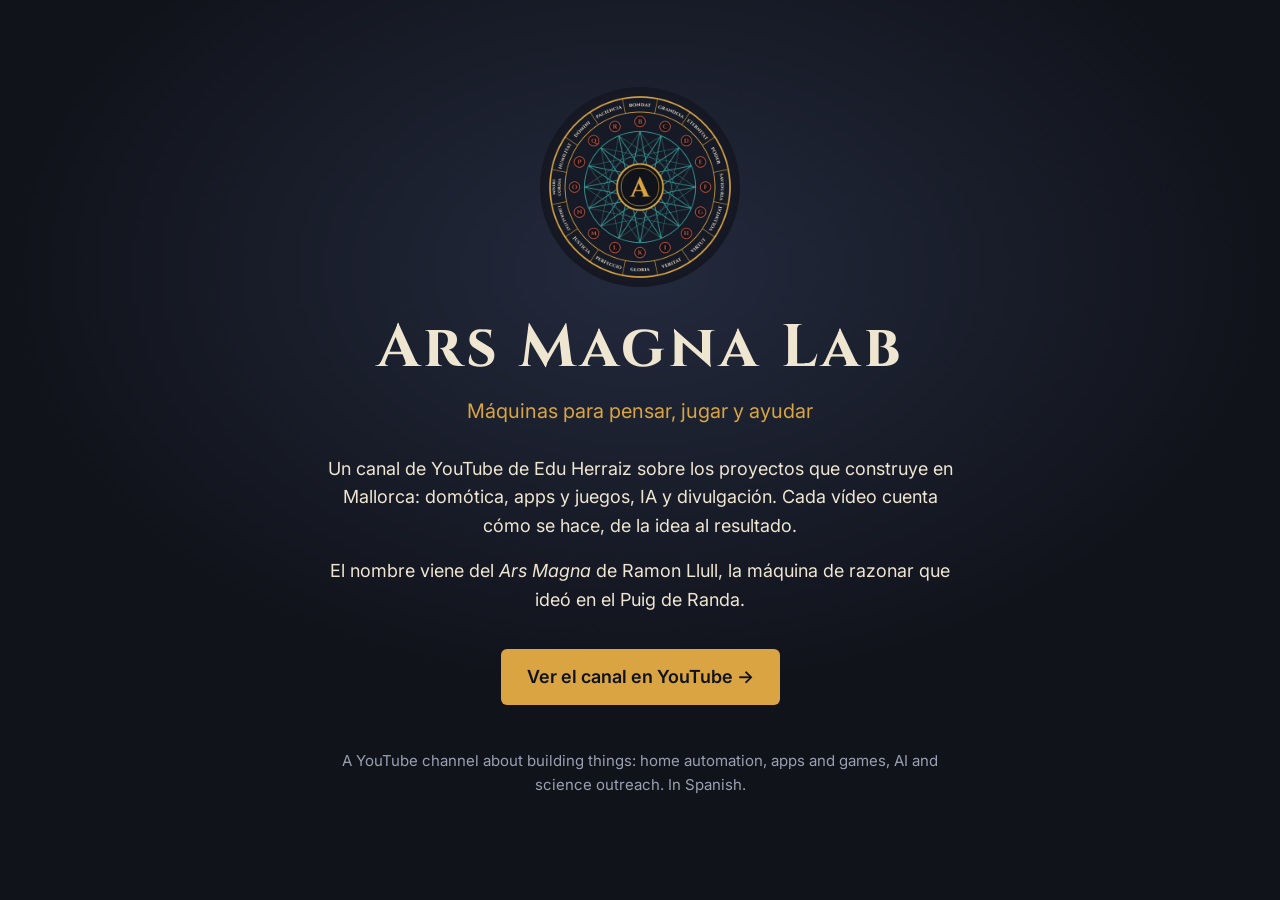
==== index.html @ a4245aa9 "arsmagnalab.com: página del canal Ars Magna Lab" ====
<!doctype html>
<html lang="es">
<head>
<meta charset="utf-8">
<meta name="viewport" content="width=device-width, initial-scale=1">
<title>Ars Magna Lab</title>
<meta name="description" content="Ars Magna Lab, el canal de YouTube de Edu Herraiz: máquinas para pensar, jugar y ayudar. Domótica, apps y juegos, IA y divulgación.">
<meta property="og:title" content="Ars Magna Lab">
<meta property="og:description" content="Máquinas para pensar, jugar y ayudar. Un canal de YouTube de Edu Herraiz.">
<meta property="og:image" content="https://arsmagnalab.com/og.jpg">
<meta property="og:url" content="https://arsmagnalab.com/">
<meta name="twitter:card" content="summary_large_image">
<link rel="canonical" href="https://arsmagnalab.com/">
<link rel="icon" href="favicon.svg" type="image/svg+xml">
<link rel="preconnect" href="https://fonts.googleapis.com">
<link rel="preconnect" href="https://fonts.gstatic.com" crossorigin>
<link href="https://fonts.googleapis.com/css2?family=Cinzel:wght@700&family=Inter:wght@400;600&display=swap" rel="stylesheet">
<style>
  :root { --ink:#11131b; --gold:#d9a441; --terra:#c8553d; --teal:#3aa6a0; --parch:#efe6d2; --muted:#9aa0b2; }
  * { box-sizing: border-box; }
  html { height: 100%; }
  body {
    margin: 0; min-height: 100%; padding: 48px 20px; display: flex; align-items: center; justify-content: center;
    background: radial-gradient(900px 600px at 50% 30%, #232a3d 0%, var(--ink) 70%) var(--ink);
    color: var(--parch); font: 400 18px/1.6 Inter, system-ui, sans-serif; text-align: center;
  }
  main { max-width: 640px; }
  .figura { width: 200px; height: 200px; border-radius: 50%; display: block; margin: 0 auto 28px; }
  h1 { font: 700 clamp(34px, 8.6vw, 60px)/1.1 Cinzel, Georgia, serif; letter-spacing: .06em; margin: 0; text-wrap: balance; }
  .lema { color: var(--gold); font-size: 20px; margin: 14px 0 28px; }
  p { margin: 0 0 16px; }
  .canal {
    display: inline-block; margin: 18px 0 8px; padding: 14px 26px; border-radius: 6px;
    background: var(--gold); color: var(--ink); font-weight: 600; text-decoration: none;
  }
  .canal:hover { background: #e8b75a; }
  .canal:focus-visible { outline: 3px solid var(--parch); outline-offset: 3px; }
  .en { color: var(--muted); font-size: 15px; margin-top: 36px; }
</style>
</head>
<body>
<main>
  <img class="figura" src="figura-a.png" width="200" height="200" alt="La Figura A de Ramon Llull, redibujada">
  <h1>Ars Magna Lab</h1>
  <p class="lema">Máquinas para pensar, jugar y ayudar</p>
  <p>Un canal de YouTube de Edu Herraiz sobre los proyectos que construye en Mallorca: domótica, apps y juegos, IA y divulgación.
    Cada vídeo cuenta cómo se hace, de la idea al resultado.</p>
  <p>El nombre viene del <i>Ars Magna</i> de Ramon Llull, la máquina de razonar que ideó en el Puig de Randa.</p>
  <a class="canal" href="https://www.youtube.com/@arsmagna_lab" rel="noopener">Ver el canal en YouTube →</a>
  <p class="en" lang="en">A YouTube channel about building things: home automation, apps and games, AI and science outreach. In Spanish.</p>
</main>
</body>
</html>
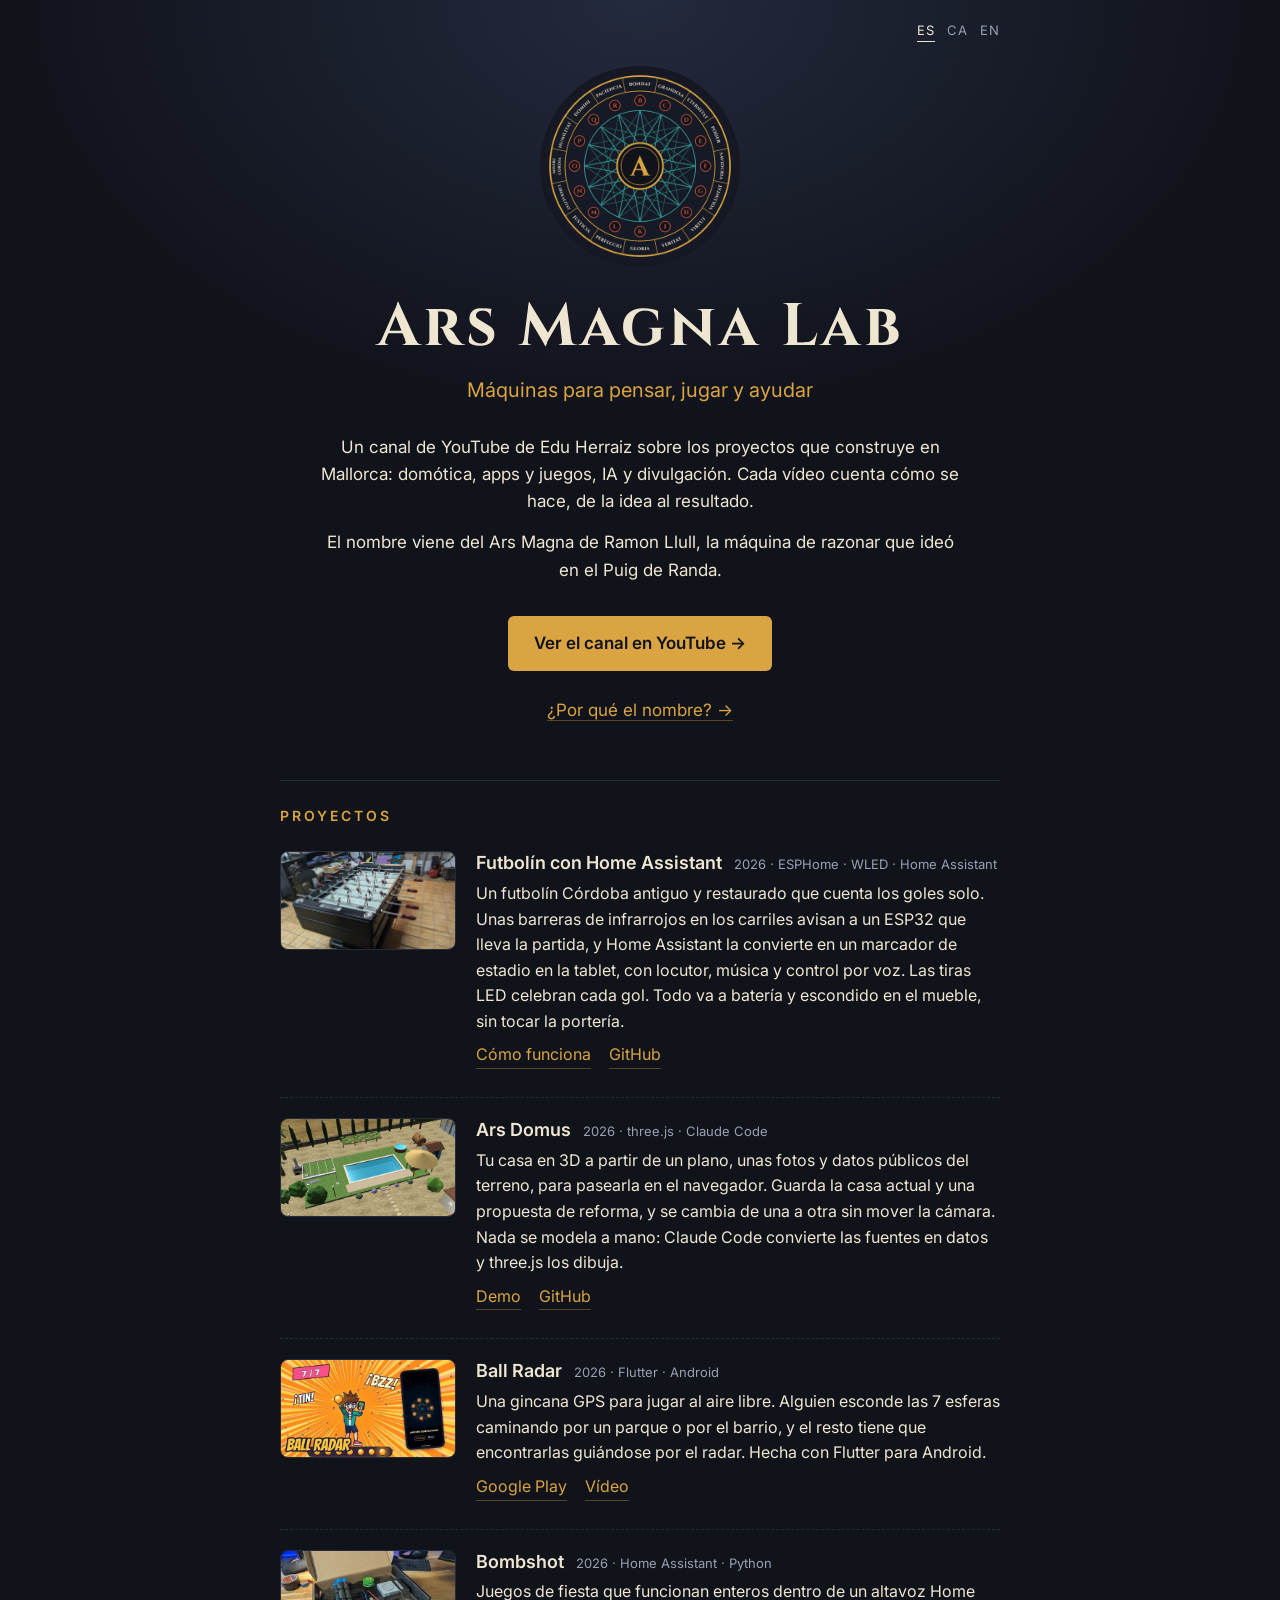
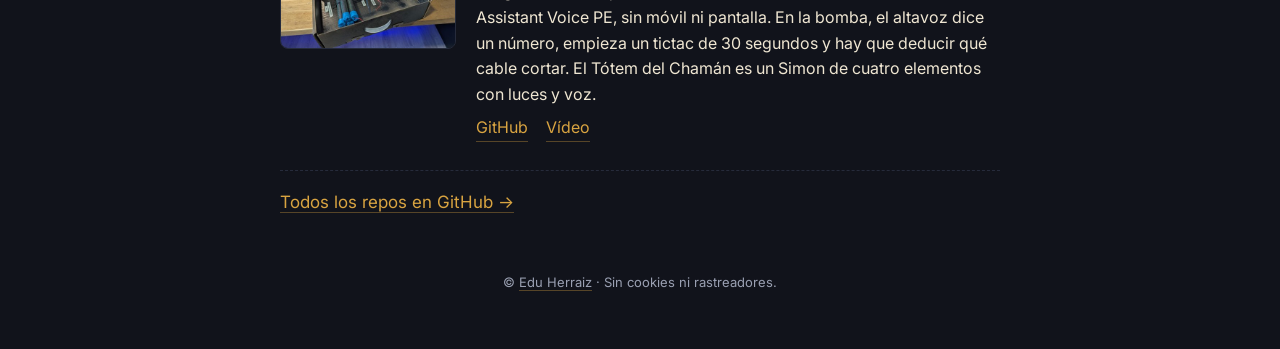
==== commit fdbb117b: "Web en ES/CA/EN: índice de proyectos en la portada, página del nombre (llull/) y el futbolín, que vi" ====
--- a/index.html
+++ b/index.html
@@ -5,49 +5,78 @@
 <meta name="viewport" content="width=device-width, initial-scale=1">
 <title>Ars Magna Lab</title>
 <meta name="description" content="Ars Magna Lab, el canal de YouTube de Edu Herraiz: máquinas para pensar, jugar y ayudar. Domótica, apps y juegos, IA y divulgación.">
+<meta name="author" content="Edu Herraiz">
+<link rel="canonical" href="https://arsmagnalab.com/">
+<link rel="alternate" hreflang="es" href="https://arsmagnalab.com/">
+<link rel="alternate" hreflang="ca" href="https://arsmagnalab.com/ca/">
+<link rel="alternate" hreflang="en" href="https://arsmagnalab.com/en/">
+<link rel="alternate" hreflang="x-default" href="https://arsmagnalab.com/">
 <meta property="og:title" content="Ars Magna Lab">
-<meta property="og:description" content="Máquinas para pensar, jugar y ayudar. Un canal de YouTube de Edu Herraiz.">
+<meta property="og:description" content="Ars Magna Lab, el canal de YouTube de Edu Herraiz: máquinas para pensar, jugar y ayudar. Domótica, apps y juegos, IA y divulgación.">
 <meta property="og:image" content="https://arsmagnalab.com/og.jpg">
 <meta property="og:url" content="https://arsmagnalab.com/">
 <meta name="twitter:card" content="summary_large_image">
-<link rel="canonical" href="https://arsmagnalab.com/">
+<meta name="color-scheme" content="dark">
 <link rel="icon" href="favicon.svg" type="image/svg+xml">
 <link rel="preconnect" href="https://fonts.googleapis.com">
 <link rel="preconnect" href="https://fonts.gstatic.com" crossorigin>
-<link href="https://fonts.googleapis.com/css2?family=Cinzel:wght@700&family=Inter:wght@400;600&display=swap" rel="stylesheet">
-<style>
-  :root { --ink:#11131b; --gold:#d9a441; --terra:#c8553d; --teal:#3aa6a0; --parch:#efe6d2; --muted:#9aa0b2; }
-  * { box-sizing: border-box; }
-  html { height: 100%; }
-  body {
-    margin: 0; min-height: 100%; padding: 48px 20px; display: flex; align-items: center; justify-content: center;
-    background: radial-gradient(900px 600px at 50% 30%, #232a3d 0%, var(--ink) 70%) var(--ink);
-    color: var(--parch); font: 400 18px/1.6 Inter, system-ui, sans-serif; text-align: center;
-  }
-  main { max-width: 640px; }
-  .figura { width: 200px; height: 200px; border-radius: 50%; display: block; margin: 0 auto 28px; }
-  h1 { font: 700 clamp(34px, 8.6vw, 60px)/1.1 Cinzel, Georgia, serif; letter-spacing: .06em; margin: 0; text-wrap: balance; }
-  .lema { color: var(--gold); font-size: 20px; margin: 14px 0 28px; }
-  p { margin: 0 0 16px; }
-  .canal {
-    display: inline-block; margin: 18px 0 8px; padding: 14px 26px; border-radius: 6px;
-    background: var(--gold); color: var(--ink); font-weight: 600; text-decoration: none;
-  }
-  .canal:hover { background: #e8b75a; }
-  .canal:focus-visible { outline: 3px solid var(--parch); outline-offset: 3px; }
-  .en { color: var(--muted); font-size: 15px; margin-top: 36px; }
-</style>
+<link href="https://fonts.googleapis.com/css2?family=Cinzel:wght@600;700&family=Inter:wght@400;600&display=swap" rel="stylesheet">
+<link rel="stylesheet" href="assets/style.css">
 </head>
 <body>
 <main>
-  <img class="figura" src="figura-a.png" width="200" height="200" alt="La Figura A de Ramon Llull, redibujada">
-  <h1>Ars Magna Lab</h1>
-  <p class="lema">Máquinas para pensar, jugar y ayudar</p>
-  <p>Un canal de YouTube de Edu Herraiz sobre los proyectos que construye en Mallorca: domótica, apps y juegos, IA y divulgación.
-    Cada vídeo cuenta cómo se hace, de la idea al resultado.</p>
-  <p>El nombre viene del <i>Ars Magna</i> de Ramon Llull, la máquina de razonar que ideó en el Puig de Randa.</p>
-  <a class="canal" href="https://www.youtube.com/@arsmagna_lab" rel="noopener">Ver el canal en YouTube →</a>
-  <p class="en" lang="en">A YouTube channel about building things: home automation, apps and games, AI and science outreach. In Spanish.</p>
+  <nav class="lang" aria-label="Español"><a href="" hreflang="es" lang="es" aria-current=page>ES</a> <a href="ca/" hreflang="ca" lang="ca">CA</a> <a href="en/" hreflang="en" lang="en">EN</a></nav>
+
+  <header class="hero">
+    <img class="figura" src="figura-a.png" width="200" height="200" alt="La Figura A de Ramon Llull, redibujada">
+    <h1>Ars Magna Lab</h1>
+    <p class="lema">Máquinas para pensar, jugar y ayudar</p>
+    <p>Un canal de YouTube de Edu Herraiz sobre los proyectos que construye en Mallorca: domótica, apps y juegos, IA y divulgación. Cada vídeo cuenta cómo se hace, de la idea al resultado.</p>
+    <p>El nombre viene del Ars Magna de Ramon Llull, la máquina de razonar que ideó en el Puig de Randa.</p>
+    <a class="canal" href="https://www.youtube.com/@arsmagna_lab" rel="noopener">Ver el canal en YouTube →</a>
+    <p class="more"><a href="llull/">¿Por qué el nombre? →</a></p>
+  </header>
+
+  <section>
+    <h2>Proyectos</h2>
+    <ul class="projects">
+      <li class="proj">
+        <a class="thumb" tabindex="-1" href="futbolin/"><img src="assets/projects/futbolin.jpg" width="176" height="99" alt="" loading="lazy"></a>
+        <div>
+          <div class="proj-head"><h3>Futbolín con Home Assistant</h3><span class="meta">2026 · ESPHome · WLED · Home Assistant</span></div>
+          <p>Un futbolín Córdoba antiguo y restaurado que cuenta los goles solo. Unas barreras de infrarrojos en los carriles avisan a un ESP32 que lleva la partida, y Home Assistant la convierte en un marcador de estadio en la tablet, con locutor, música y control por voz. Las tiras LED celebran cada gol. Todo va a batería y escondido en el mueble, sin tocar la portería.</p>
+          <p class="links"><a href="futbolin/">Cómo funciona</a> <a href="https://github.com/ars-magna-lab/futbolin-home-assistant" rel="noopener">GitHub</a></p>
+        </div>
+      </li>
+      <li class="proj">
+        <a class="thumb" tabindex="-1" href="https://ars-domus.arsmagnalab.com" rel="noopener"><img src="assets/projects/ars-domus.jpg" width="176" height="99" alt="" loading="lazy"></a>
+        <div>
+          <div class="proj-head"><h3>Ars Domus</h3><span class="meta">2026 · three.js · Claude Code</span></div>
+          <p>Tu casa en 3D a partir de un plano, unas fotos y datos públicos del terreno, para pasearla en el navegador. Guarda la casa actual y una propuesta de reforma, y se cambia de una a otra sin mover la cámara. Nada se modela a mano: Claude Code convierte las fuentes en datos y three.js los dibuja.</p>
+          <p class="links"><a href="https://ars-domus.arsmagnalab.com" rel="noopener">Demo</a> <a href="https://github.com/ars-magna-lab/ars-domus" rel="noopener">GitHub</a></p>
+        </div>
+      </li>
+      <li class="proj">
+        <a class="thumb" tabindex="-1" href="https://play.google.com/store/apps/details?id=com.ballradar.app" rel="noopener"><img src="assets/projects/ball-radar.jpg" width="176" height="99" alt="" loading="lazy"></a>
+        <div>
+          <div class="proj-head"><h3>Ball Radar</h3><span class="meta">2026 · Flutter · Android</span></div>
+          <p>Una gincana GPS para jugar al aire libre. Alguien esconde las 7 esferas caminando por un parque o por el barrio, y el resto tiene que encontrarlas guiándose por el radar. Hecha con Flutter para Android.</p>
+          <p class="links"><a href="https://play.google.com/store/apps/details?id=com.ballradar.app" rel="noopener">Google Play</a> <a href="https://www.youtube.com/watch?v=LTOWS466q20" rel="noopener">Vídeo</a></p>
+        </div>
+      </li>
+      <li class="proj">
+        <a class="thumb" tabindex="-1" href="https://github.com/ars-magna-lab/bombshot" rel="noopener"><img src="assets/projects/bombshot.jpg" width="176" height="99" alt="" loading="lazy"></a>
+        <div>
+          <div class="proj-head"><h3>Bombshot</h3><span class="meta">2026 · Home Assistant · Python</span></div>
+          <p>Juegos de fiesta que funcionan enteros dentro de un altavoz Home Assistant Voice PE, sin móvil ni pantalla. En la bomba, el altavoz dice un número, empieza un tictac de 30 segundos y hay que deducir qué cable cortar. El Tótem del Chamán es un Simon de cuatro elementos con luces y voz.</p>
+          <p class="links"><a href="https://github.com/ars-magna-lab/bombshot" rel="noopener">GitHub</a> <a href="https://www.youtube.com/watch?v=b6ZcncrODek" rel="noopener">Vídeo</a></p>
+        </div>
+      </li>
+    </ul>
+    <p class="more"><a href="https://github.com/ars-magna-lab" rel="noopener">Todos los repos en GitHub →</a></p>
+  </section>
+
+  <footer>© <a href="https://www.eduherraiz.com" rel="noopener">Edu Herraiz</a> · Sin cookies ni rastreadores.</footer>
 </main>
 </body>
 </html>
--- a/assets/style.css
+++ b/assets/style.css
@@ -0,0 +1,69 @@
+/* arsmagnalab.com: siempre oscura, con la paleta de Ars Magna */
+:root { --ink:#11131b; --card:#171a25; --line:#262b3b; --gold:#d9a441; --terra:#c8553d; --teal:#3aa6a0; --parch:#efe6d2; --muted:#9aa0b2; }
+* { box-sizing: border-box; }
+html { -webkit-text-size-adjust: 100%; }
+body {
+  margin: 0; min-height: 100vh;
+  background: radial-gradient(900px 600px at 50% 0%, #232a3d 0%, var(--ink) 70%) no-repeat var(--ink);
+  color: var(--parch); font: 400 17px/1.6 Inter, system-ui, sans-serif;
+}
+main { max-width: 760px; margin: 0 auto; padding: 20px 20px 56px; }
+a { color: var(--gold); text-decoration: none; border-bottom: 1px solid color-mix(in srgb, var(--gold) 35%, transparent); }
+a:hover { border-bottom-color: var(--gold); }
+a:focus-visible { outline: 2px solid var(--gold); outline-offset: 3px; border-radius: 2px; }
+p { margin: 0 0 14px; }
+
+.lang { display: flex; justify-content: flex-end; gap: 12px; font-size: 13px; letter-spacing: 1px; }
+.lang a { color: var(--muted); border: 0; }
+.lang a[aria-current] { color: var(--parch); border-bottom: 1px solid var(--parch); }
+
+/* Portada */
+.hero { text-align: center; max-width: 640px; margin: 24px auto 0; }
+.figura { width: 200px; height: 200px; border-radius: 50%; display: block; margin: 0 auto 28px; }
+h1 { font: 700 clamp(34px, 8.6vw, 60px)/1.1 Cinzel, Georgia, serif; letter-spacing: .06em; margin: 0; text-wrap: balance; }
+.lema { color: var(--gold); font-size: 20px; margin: 14px 0 28px; }
+.canal {
+  display: inline-block; margin: 18px 0 8px; padding: 14px 26px; border-radius: 6px; border: 0;
+  background: var(--gold); color: var(--ink); font-weight: 600;
+}
+.canal:hover { background: #e8b75a; }
+.canal:focus-visible { outline: 3px solid var(--parch); }
+.more { margin-top: 18px; }
+
+/* Índice de proyectos */
+section { border-top: 1px solid var(--line); padding-top: 28px; margin-top: 56px; }
+h2 { font: 600 14px/1 Inter, sans-serif; letter-spacing: 3px; text-transform: uppercase; color: var(--gold); margin: 0 0 8px; }
+ul.projects { list-style: none; margin: 0; padding: 0; }
+.proj { display: grid; grid-template-columns: 176px 1fr; gap: 20px; align-items: start; padding: 20px 0; border-bottom: 1px dashed var(--line); }
+.thumb { border: 0; display: block; }
+.thumb img { display: block; width: 176px; height: 99px; object-fit: cover; border-radius: 8px; border: 1px solid var(--line); }
+.proj-head { display: flex; flex-wrap: wrap; align-items: baseline; gap: 4px 12px; margin-bottom: 6px; }
+.proj h3 { font: 600 18px/1.3 Inter, sans-serif; margin: 0; }
+.meta { color: var(--muted); font-size: 13px; }
+.proj p { margin: 0 0 8px; font-size: 16px; }
+.links { display: flex; flex-wrap: wrap; gap: 4px 18px; font-size: 15px; }
+
+/* ¿Por qué el nombre? */
+.essay { max-width: 640px; margin: 24px auto 0; }
+.essay h1 { font-size: clamp(30px, 7vw, 44px); text-align: left; }
+.essay h2 { font: 600 22px/1.3 Cinzel, Georgia, serif; letter-spacing: .04em; text-transform: none; color: var(--parch); margin: 36px 0 12px; }
+.lead { font-size: 19px; color: var(--muted); margin: 16px 0 8px; }
+.essay figure { margin: 24px 0; text-align: center; }
+.back { font-size: 15px; margin: 0 0 24px; }
+.essay .back:last-child { margin: 36px 0 0; }
+.wheel { max-width: 100%; height: auto; }
+.wheel .chords line { stroke: var(--teal); stroke-width: .8; stroke-opacity: .6; }
+.wheel .ring { fill: none; stroke: var(--gold); stroke-width: 1.6; }
+.wheel .ring2 { fill: none; stroke: var(--gold); stroke-width: 1; stroke-opacity: .5; }
+.wheel .dots circle { fill: var(--ink); stroke: var(--terra); stroke-width: 1.6; }
+.wheel .hub { fill: var(--gold); }
+.wheel text { fill: var(--terra); font: 600 12px Cinzel, serif; text-anchor: middle; }
+
+footer { margin-top: 56px; color: var(--muted); font-size: 13px; text-align: center; }
+footer a { color: var(--muted); }
+
+@media (max-width: 560px) {
+  main { padding: 16px 16px 48px; }
+  .proj { grid-template-columns: 1fr; gap: 12px; }
+  .thumb img { width: 100%; height: auto; aspect-ratio: 16 / 9; }
+}
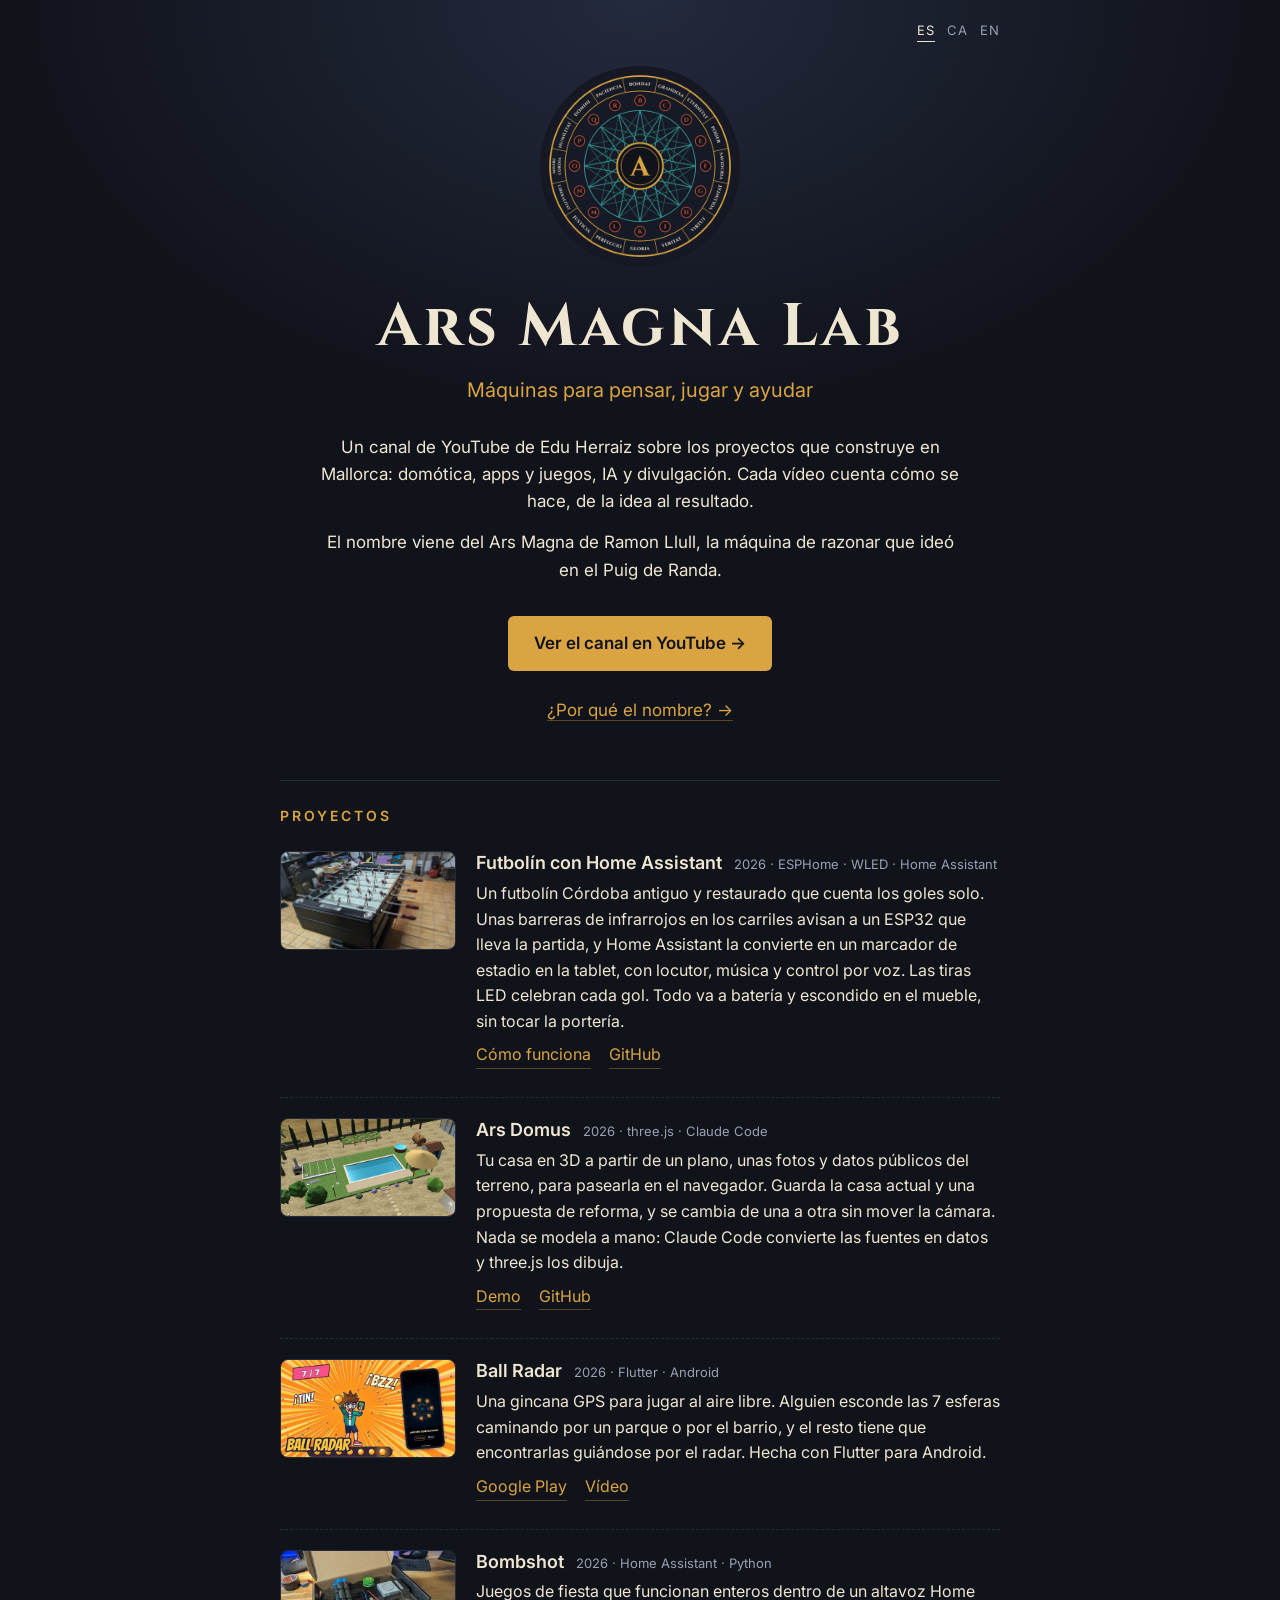
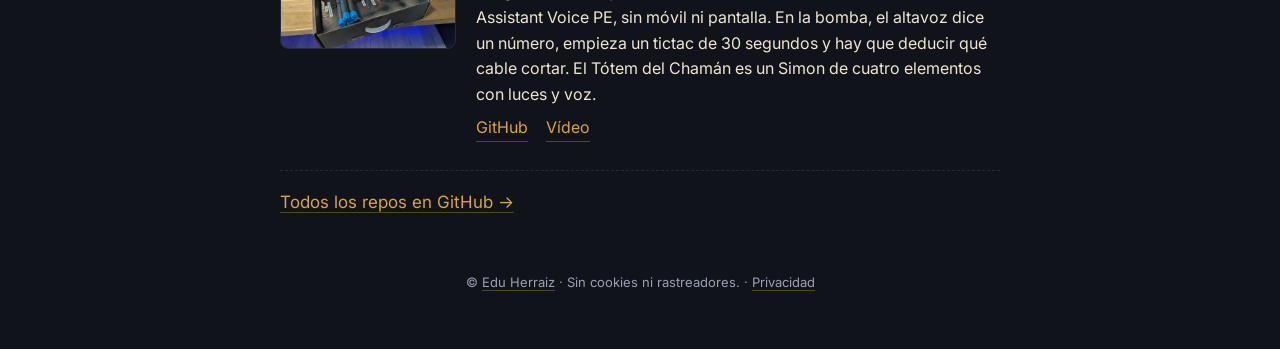
==== commit 8768a232: "Política de privacidad en ES/CA/EN, enlazada desde el pie" ====
--- a/index.html
+++ b/index.html
@@ -76,7 +76,7 @@
     <p class="more"><a href="https://github.com/ars-magna-lab" rel="noopener">Todos los repos en GitHub →</a></p>
   </section>
 
-  <footer>© <a href="https://www.eduherraiz.com" rel="noopener">Edu Herraiz</a> · Sin cookies ni rastreadores.</footer>
+  <footer>© <a href="https://www.eduherraiz.com" rel="noopener">Edu Herraiz</a> · Sin cookies ni rastreadores. · <a href="privacidad/">Privacidad</a></footer>
 </main>
 </body>
 </html>
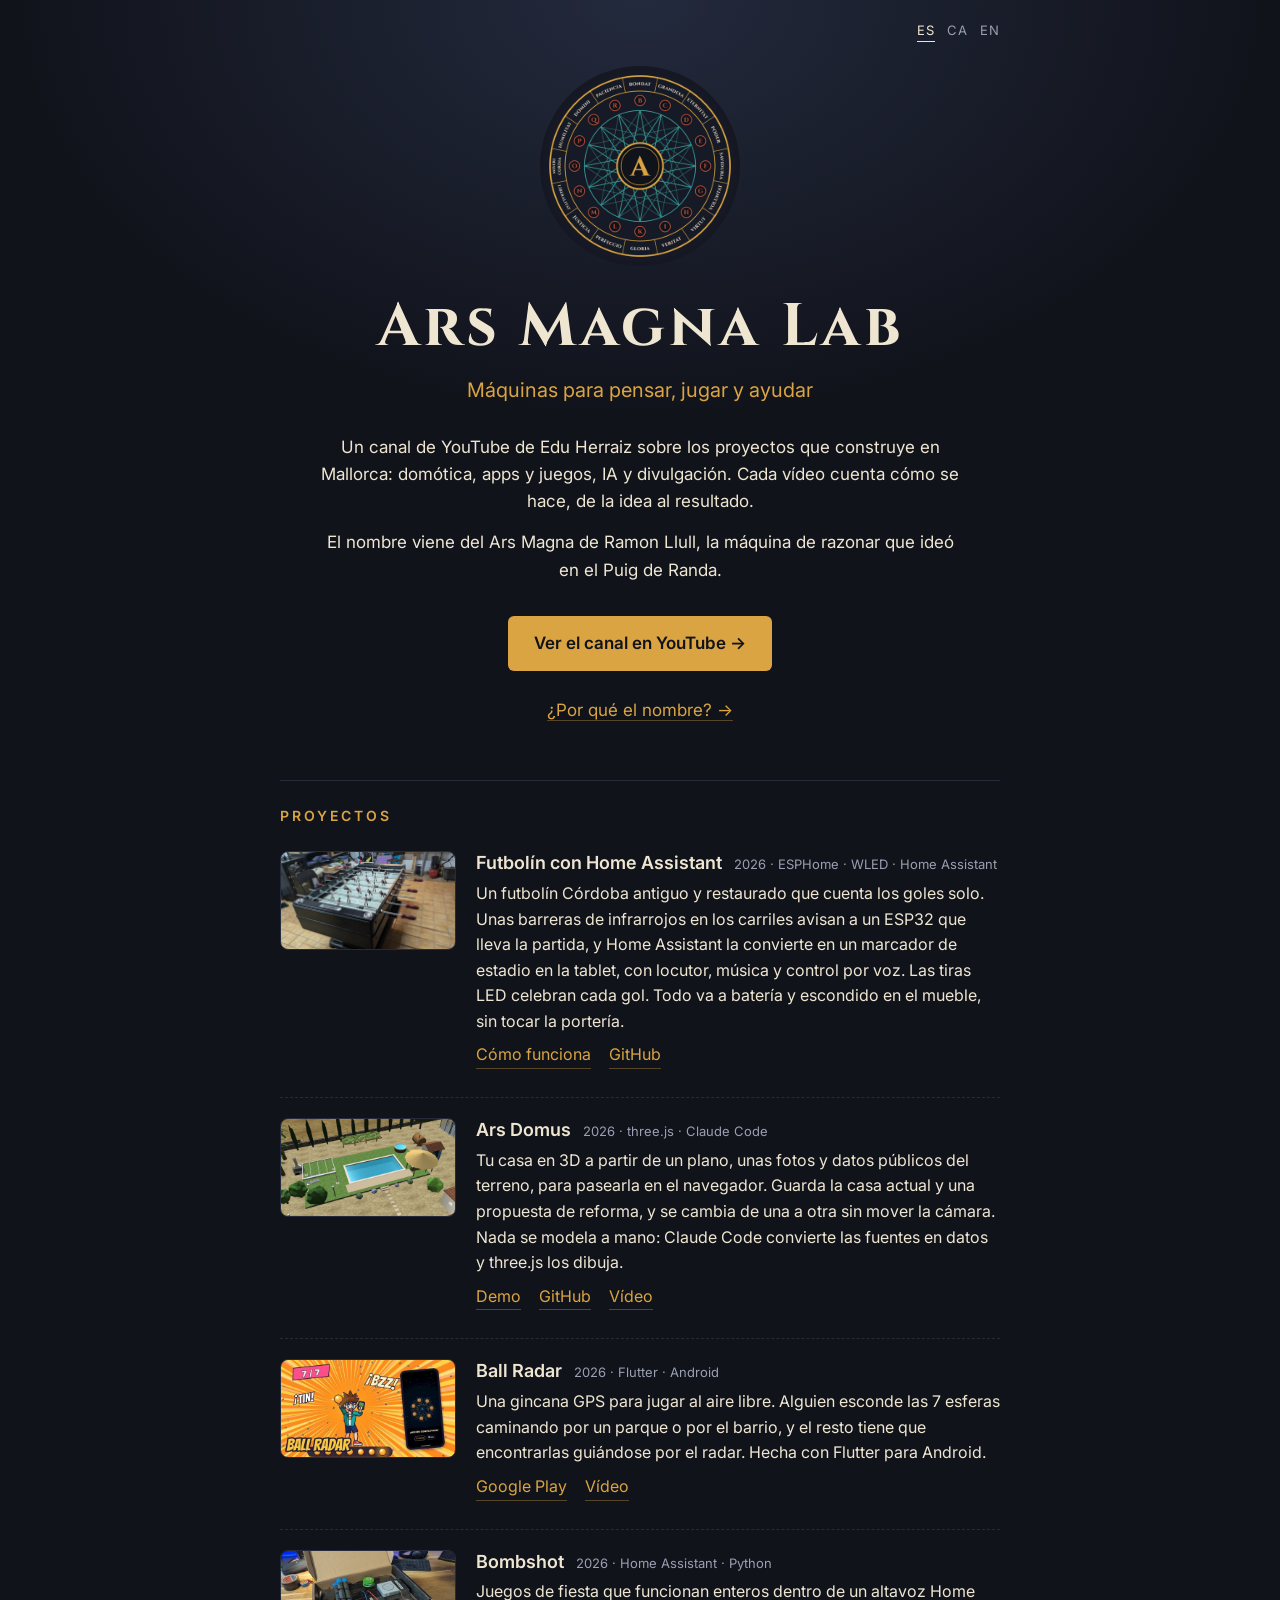
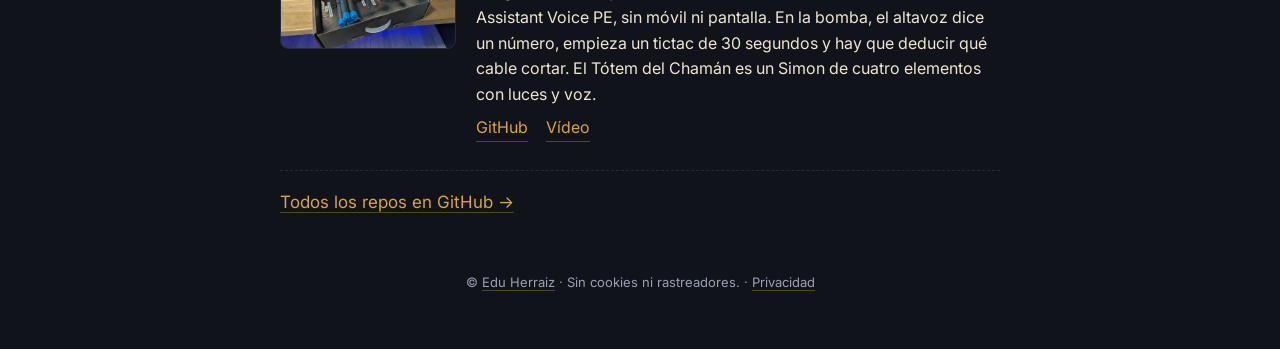
==== commit f5d843fa: "Ars Domus: enlace al vídeo" ====
--- a/index.html
+++ b/index.html
@@ -53,7 +53,7 @@
         <div>
           <div class="proj-head"><h3>Ars Domus</h3><span class="meta">2026 · three.js · Claude Code</span></div>
           <p>Tu casa en 3D a partir de un plano, unas fotos y datos públicos del terreno, para pasearla en el navegador. Guarda la casa actual y una propuesta de reforma, y se cambia de una a otra sin mover la cámara. Nada se modela a mano: Claude Code convierte las fuentes en datos y three.js los dibuja.</p>
-          <p class="links"><a href="https://ars-domus.arsmagnalab.com" rel="noopener">Demo</a> <a href="https://github.com/ars-magna-lab/ars-domus" rel="noopener">GitHub</a></p>
+          <p class="links"><a href="https://ars-domus.arsmagnalab.com" rel="noopener">Demo</a> <a href="https://github.com/ars-magna-lab/ars-domus" rel="noopener">GitHub</a> <a href="https://www.youtube.com/watch?v=480Ta170Xg8" rel="noopener">Vídeo</a></p>
         </div>
       </li>
       <li class="proj">
